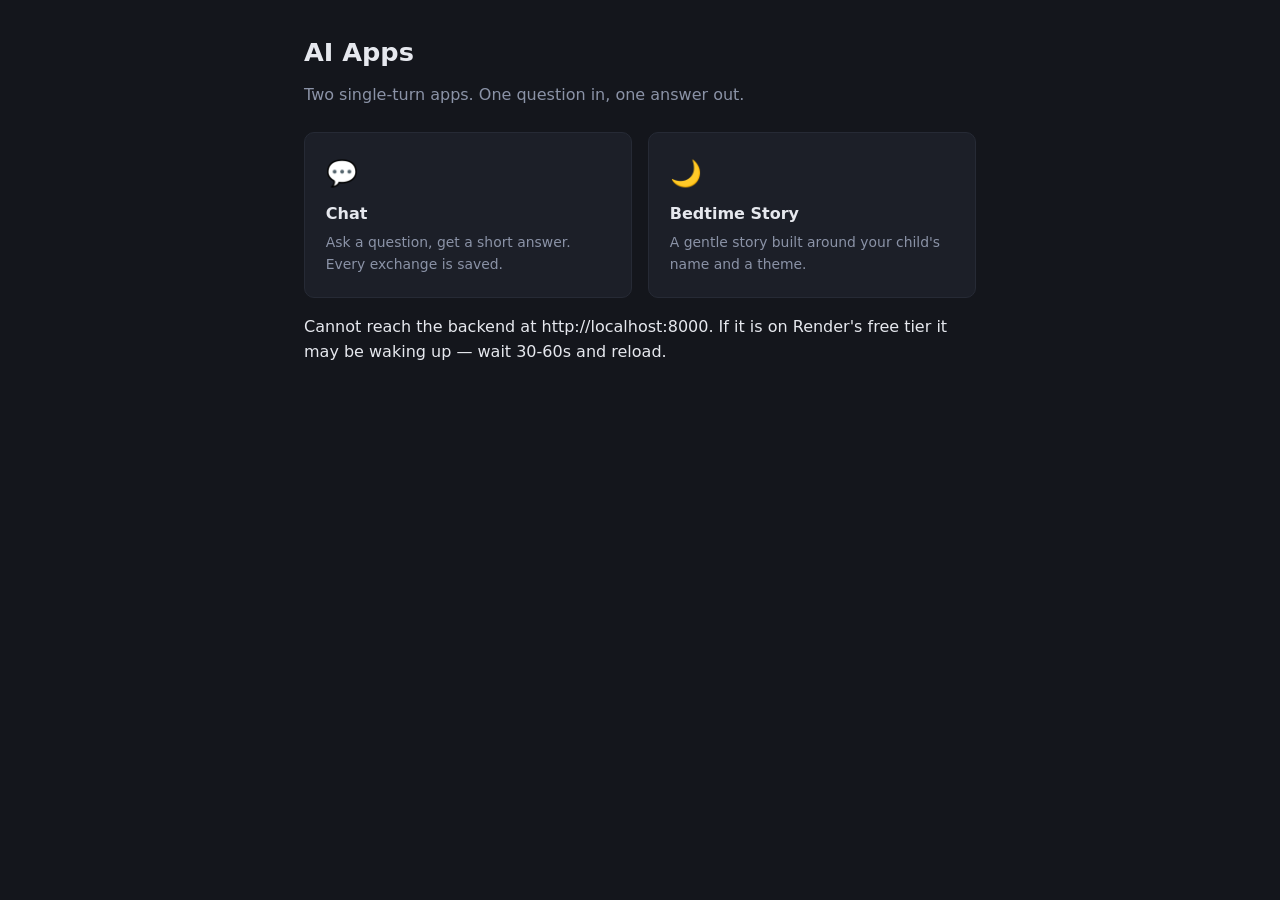
==== frontend/index.html @ d8e194d0 "AI Apps: single-turn chat + bedtime story on FastAPI, Gemini and Postgres Two single-turn apps behin" ====
<!DOCTYPE html>
<html lang="en">
<head>
    <meta charset="UTF-8">
    <meta name="viewport" content="width=device-width, initial-scale=1">
    <title>AI Apps</title>
    <link rel="stylesheet" href="style.css">
</head>
<body>
    <h1>AI Apps</h1>
    <p class="lede">Two single-turn apps. One question in, one answer out.</p>

    <div class="apps">
        <a class="app-card" href="chat.html">
            <span class="icon">💬</span>
            <span class="name">Chat</span>
            <span class="desc">Ask a question, get a short answer. Every exchange is saved.</span>
        </a>

        <a class="app-card" href="story.html">
            <span class="icon">🌙</span>
            <span class="name">Bedtime Story</span>
            <span class="desc">A gentle story built around your child's name and a theme.</span>
        </a>
    </div>

    <p id="status" class="status"></p>

    <script src="config.js"></script>
    <script>
    // Surfaces a dead or sleeping backend here, rather than as a confusing
    // "Failed to fetch" the first time someone presses a button.
    fetch(`${BACKEND_URL}/healthz`)
      .then(r => r.json())
      .then(d => {
        const el = document.getElementById("status");
        if (d.gemini && d.postgres) return;
        el.textContent = `Backend degraded — gemini: ${d.gemini}, postgres: ${d.postgres}`;
      })
      .catch(() => {
        document.getElementById("status").textContent =
          `Cannot reach the backend at ${BACKEND_URL}. If it is on Render's free tier it may be waking up — wait 30-60s and reload.`;
      });
    </script>
</body>
</html>
---- frontend/style.css ----
body {
    font-family: system-ui, -apple-system, "Segoe UI", sans-serif;
    max-width: 42rem;
    margin: 2rem auto;
    padding: 0 1rem 4rem;
    background: #14161c;
    color: #e6e8ee;
    line-height: 1.6;
}

/* The bedtime app gets a warmer, softer treatment. */
body.bedtime {
    font-family: Georgia, "Iowan Old Style", serif;
    background: #131a2c;
    color: #e8e3d8;
    line-height: 1.65;
}

h1 {
    font-size: 1.6rem;
    font-weight: 600;
}

body.bedtime h1 {
    font-weight: normal;
}

h2 {
    font-size: 1rem;
    font-weight: 600;
    color: #8b93a7;
    border-top: 1px solid #262a35;
    padding-top: 1.2rem;
    margin-top: 2.5rem;
}

body.bedtime h2 {
    font-weight: normal;
    color: #8f9bb8;
    border-top-color: #2a3450;
}

.lede {
    color: #8b93a7;
    margin-top: -0.5rem;
}

.back {
    display: inline-block;
    margin-bottom: 0.5rem;
    color: #8b93a7;
    text-decoration: none;
    font-size: 0.9rem;
}

.back:hover {
    color: #e6e8ee;
}

/* --- Hub ------------------------------------------------------------------ */

.apps {
    display: grid;
    grid-template-columns: repeat(auto-fit, minmax(14rem, 1fr));
    gap: 1rem;
    margin-top: 1.5rem;
}

.app-card {
    display: block;
    padding: 1.3rem;
    background: #1c1f28;
    border: 1px solid #262a35;
    border-radius: 10px;
    text-decoration: none;
    color: inherit;
}

.app-card:hover {
    border-color: #4f7cf7;
}

.app-card .icon {
    display: block;
    font-size: 1.6rem;
}

.app-card .name {
    display: block;
    font-weight: 600;
    margin-top: 0.4rem;
}

.app-card .desc {
    display: block;
    font-size: 0.87rem;
    color: #8b93a7;
    margin-top: 0.3rem;
}

/* --- Forms ---------------------------------------------------------------- */

label {
    display: block;
    margin: 1rem 0 0.3rem;
    font-size: 0.9rem;
    color: #8f9bb8;
}

textarea,
input[type="text"] {
    width: 100%;
    padding: 0.7rem;
    font: inherit;
    font-size: 1rem;
    color: #e6e8ee;
    background: #1c1f28;
    border: 1px solid #262a35;
    border-radius: 8px;
    box-sizing: border-box;
    resize: vertical;
}

body.bedtime textarea,
body.bedtime input[type="text"] {
    color: #e8e3d8;
    background: #1c2438;
    border-color: #2a3450;
}

button {
    margin-top: 1rem;
    padding: 0.55rem 1.3rem;
    font: inherit;
    font-weight: 500;
    color: #fff;
    background: #4f7cf7;
    border: none;
    border-radius: 8px;
    cursor: pointer;
}

body.bedtime button {
    color: #131a2c;
    background: #e5c98a;
}

button:disabled {
    opacity: 0.5;
    cursor: wait;
}

/* --- Output --------------------------------------------------------------- */

#answer {
    margin-top: 1.5rem;
    white-space: pre-wrap;
}

#error {
    margin-top: 1rem;
    color: #ff9b9b;
}

#history {
    padding-left: 1.2rem;
    color: #b6bccb;
}

body.bedtime #history {
    color: #b9c2d8;
}

#history li {
    margin-bottom: 1.3rem;
}

#history .q {
    color: #e6e8ee;
    font-weight: 500;
}

body.bedtime #history .q {
    color: #e5c98a;
    font-weight: normal;
}

#history .a {
    white-space: pre-wrap;
    font-size: 0.92rem;
}

#history .meta {
    font-size: 0.78rem;
    color: #6a7186;
    margin-top: 0.3rem;
}
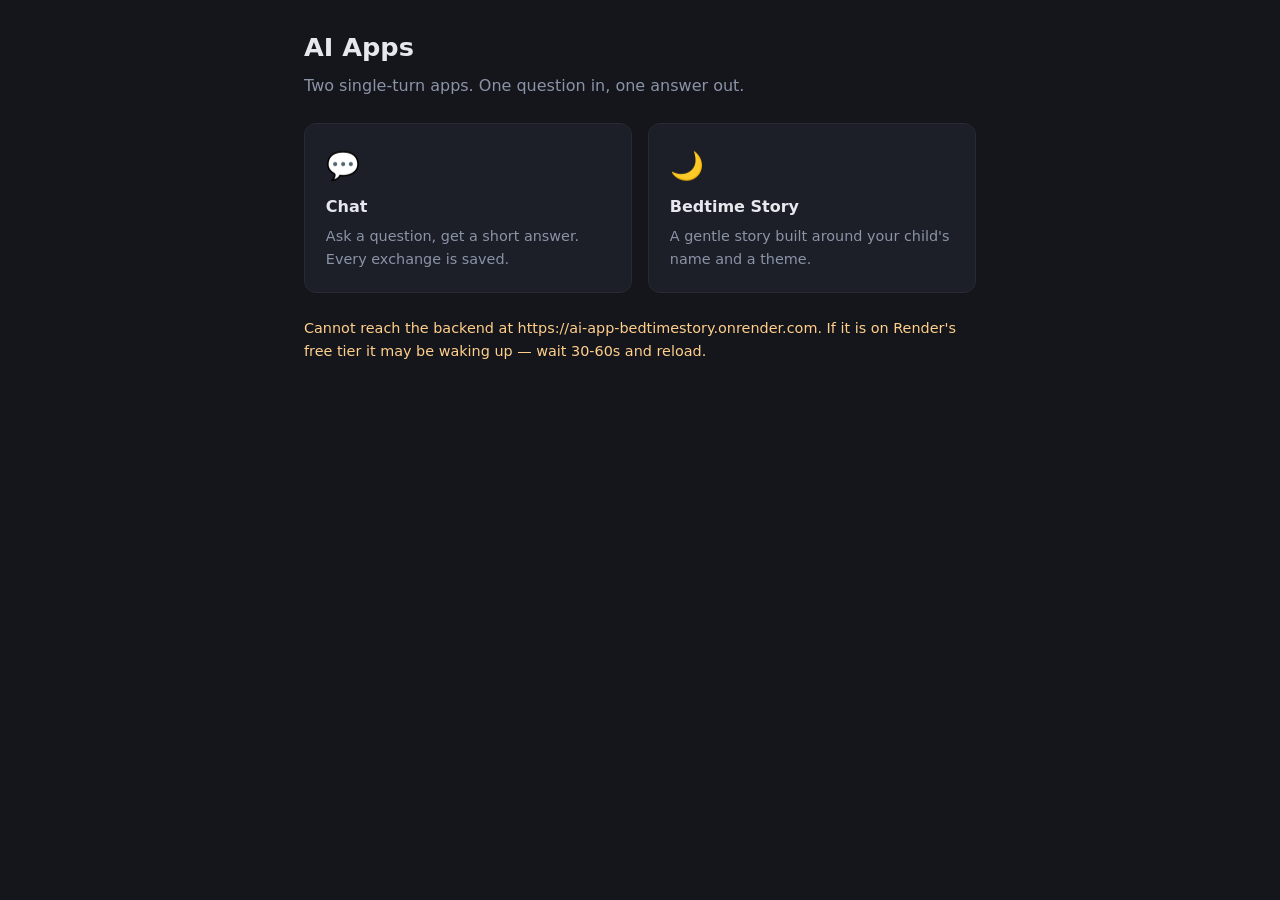
==== commit e5d6a249: "Bedtime story: mobile-first frontend and a kinder story flow Creating a story: - one-tap suggestion " ====
--- a/frontend/index.html
+++ b/frontend/index.html
@@ -2,7 +2,11 @@
 <html lang="en">
 <head>
     <meta charset="UTF-8">
-    <meta name="viewport" content="width=device-width, initial-scale=1">
+    <meta name="viewport" content="width=device-width, initial-scale=1, viewport-fit=cover">
+    <meta name="theme-color" content="#14161c">
+    <meta name="apple-mobile-web-app-capable" content="yes">
+    <meta name="apple-mobile-web-app-status-bar-style" content="black-translucent">
+    <meta name="apple-mobile-web-app-title" content="AI Apps">
     <title>AI Apps</title>
     <link rel="stylesheet" href="style.css">
 </head>
--- a/frontend/style.css
+++ b/frontend/style.css
@@ -1,8 +1,24 @@
+:root {
+    --tap: 2.75rem;              /* 44px - minimum comfortable tap target */
+    --story-size: 1.15rem;       /* overridden by the A/A+ toggle */
+}
+
+* {
+    -webkit-tap-highlight-color: transparent;
+}
+
+html {
+    -webkit-text-size-adjust: 100%;   /* stop iOS resizing text in landscape */
+}
+
 body {
     font-family: system-ui, -apple-system, "Segoe UI", sans-serif;
     max-width: 42rem;
-    margin: 2rem auto;
-    padding: 0 1rem 4rem;
+    margin: 0 auto;
+    /* Safe-area insets keep content clear of the notch and home indicator. */
+    padding:
+        calc(1.5rem + env(safe-area-inset-top)) calc(1rem + env(safe-area-inset-right))
+        calc(4rem + env(safe-area-inset-bottom)) calc(1rem + env(safe-area-inset-left));
     background: #14161c;
     color: #e6e8ee;
     line-height: 1.6;
@@ -19,6 +35,7 @@
 h1 {
     font-size: 1.6rem;
     font-weight: 600;
+    margin: 0.2rem 0 0;
 }
 
 body.bedtime h1 {
@@ -42,15 +59,16 @@
 
 .lede {
     color: #8b93a7;
-    margin-top: -0.5rem;
+    margin-top: 0.3rem;
 }
 
 .back {
-    display: inline-block;
-    margin-bottom: 0.5rem;
+    display: inline-flex;
+    align-items: center;
+    min-height: var(--tap);
     color: #8b93a7;
     text-decoration: none;
-    font-size: 0.9rem;
+    font-size: 0.95rem;
 }
 
 .back:hover {
@@ -71,18 +89,19 @@
     padding: 1.3rem;
     background: #1c1f28;
     border: 1px solid #262a35;
-    border-radius: 10px;
+    border-radius: 12px;
     text-decoration: none;
     color: inherit;
 }
 
-.app-card:hover {
+.app-card:hover,
+.app-card:active {
     border-color: #4f7cf7;
 }
 
 .app-card .icon {
     display: block;
-    font-size: 1.6rem;
+    font-size: 1.7rem;
 }
 
 .app-card .name {
@@ -93,32 +112,45 @@
 
 .app-card .desc {
     display: block;
-    font-size: 0.87rem;
+    font-size: 0.9rem;
     color: #8b93a7;
     margin-top: 0.3rem;
 }
 
+.status {
+    margin-top: 1.5rem;
+    color: #ffcf8b;
+    font-size: 0.9rem;
+}
+
 /* --- Forms ---------------------------------------------------------------- */
 
 label {
     display: block;
-    margin: 1rem 0 0.3rem;
-    font-size: 0.9rem;
+    margin: 1.3rem 0 0.4rem;
+    font-size: 0.95rem;
     color: #8f9bb8;
 }
 
 textarea,
 input[type="text"] {
     width: 100%;
-    padding: 0.7rem;
-    font: inherit;
-    font-size: 1rem;
+    padding: 0.8rem;
+    font-family: inherit;
+    /* Must be >= 16px or iOS Safari zooms the page on focus. */
+    font-size: 16px;
     color: #e6e8ee;
     background: #1c1f28;
     border: 1px solid #262a35;
-    border-radius: 8px;
+    border-radius: 10px;
     box-sizing: border-box;
     resize: vertical;
+}
+
+textarea:focus,
+input[type="text"]:focus {
+    outline: 2px solid #4f7cf7;
+    outline-offset: 1px;
 }
 
 body.bedtime textarea,
@@ -128,33 +160,167 @@
     border-color: #2a3450;
 }
 
+body.bedtime textarea:focus,
+body.bedtime input[type="text"]:focus {
+    outline-color: #e5c98a;
+}
+
 button {
-    margin-top: 1rem;
-    padding: 0.55rem 1.3rem;
-    font: inherit;
+    min-height: var(--tap);
+    padding: 0.7rem 1.4rem;
+    font-family: inherit;
+    font-size: 1rem;
     font-weight: 500;
     color: #fff;
     background: #4f7cf7;
     border: none;
-    border-radius: 8px;
+    border-radius: 10px;
     cursor: pointer;
 }
 
-body.bedtime button {
+.primary {
+    margin-top: 1.4rem;
+    width: 100%;
+    font-size: 1.05rem;
+}
+
+/* Scoped to .primary on purpose. `body.bedtime button` has specificity (0,1,2),
+   which beats .chip (0,1,0) and .segmented button (0,1,1) whatever the source
+   order - so it painted every chip and every length button gold. */
+body.bedtime .primary {
     color: #131a2c;
     background: #e5c98a;
 }
 
 button:disabled {
-    opacity: 0.5;
+    opacity: 0.55;
     cursor: wait;
 }
 
+/* Suggestion chips - one tap instead of inventing a theme at bedtime. */
+.chips {
+    display: flex;
+    flex-wrap: wrap;
+    gap: 0.5rem;
+    margin-top: 0.6rem;
+}
+
+.chip {
+    min-height: var(--tap);
+    padding: 0.5rem 0.9rem;
+    font-family: inherit;
+    font-size: 0.95rem;
+    font-weight: normal;
+    color: #cfd6e6;
+    background: transparent;
+    border: 1px solid #2a3450;
+    border-radius: 999px;
+    cursor: pointer;
+}
+
+.chip:hover,
+.chip:active {
+    color: #131a2c;
+    background: #e5c98a;
+    border-color: #e5c98a;
+}
+
+/* Segmented length control. */
+.segmented {
+    display: flex;
+    gap: 0.5rem;
+    margin-top: 0.4rem;
+}
+
+.segmented button {
+    flex: 1;
+    padding: 0.6rem 0.4rem;
+    font-size: 0.95rem;
+    font-weight: normal;
+    color: #cfd6e6;
+    background: #1c2438;
+    border: 1px solid #2a3450;
+    border-radius: 10px;
+}
+
+.segmented button[aria-pressed="true"] {
+    color: #131a2c;
+    background: #e5c98a;
+    border-color: #e5c98a;
+    font-weight: 600;
+}
+
 /* --- Output --------------------------------------------------------------- */
 
 #answer {
+    margin-top: 1.8rem;
+    white-space: pre-wrap;
+}
+
+/* The story itself - sized for reading aloud in a dim room. */
+.story {
+    margin-top: 1.8rem;
+    font-size: var(--story-size);
+    line-height: 1.8;
+}
+
+.story p {
+    margin: 0 0 1.1em;
+}
+
+.story-tools {
+    display: flex;
+    flex-wrap: wrap;
+    align-items: center;
+    gap: 0.5rem;
     margin-top: 1.5rem;
-    white-space: pre-wrap;
+}
+
+.story-tools button {
+    font-size: 0.95rem;
+    font-weight: normal;
+    color: #cfd6e6;
+    background: transparent;
+    border: 1px solid #2a3450;
+    border-radius: 10px;
+    padding: 0.55rem 0.9rem;
+}
+
+.story-tools button:hover,
+.story-tools button:active {
+    color: #131a2c;
+    background: #e5c98a;
+    border-color: #e5c98a;
+}
+
+/* Writing indicator - a wait with no feedback reads as a hang. */
+.writing {
+    margin-top: 1.8rem;
+    color: #8f9bb8;
+    font-size: 1.05rem;
+}
+
+.writing .dots::after {
+    content: "";
+    animation: dots 1.4s steps(4, end) infinite;
+}
+
+@keyframes dots {
+    0%   { content: ""; }
+    25%  { content: "."; }
+    50%  { content: ".."; }
+    75%  { content: "..."; }
+}
+
+.writing .slow {
+    display: block;
+    margin-top: 0.7rem;
+    font-size: 0.9rem;
+    color: #6a7186;
+}
+
+@media (prefers-reduced-motion: reduce) {
+    .writing .dots::after { animation: none; content: "..."; }
 }
 
 #error {
@@ -162,8 +328,12 @@
     color: #ff9b9b;
 }
 
+/* --- History -------------------------------------------------------------- */
+
 #history {
-    padding-left: 1.2rem;
+    list-style: none;
+    padding: 0;
+    margin: 0;
     color: #b6bccb;
 }
 
@@ -172,7 +342,26 @@
 }
 
 #history li {
-    margin-bottom: 1.3rem;
+    border-bottom: 1px solid #262a35;
+}
+
+body.bedtime #history li {
+    border-bottom-color: #2a3450;
+}
+
+/* Collapsed by default: ten full stories inline is unreadable on a phone. */
+#history details > summary {
+    display: flex;
+    flex-direction: column;
+    gap: 0.15rem;
+    padding: 0.9rem 0;
+    min-height: var(--tap);
+    cursor: pointer;
+    list-style: none;
+}
+
+#history details > summary::-webkit-details-marker {
+    display: none;
 }
 
 #history .q {
@@ -185,13 +374,33 @@
     font-weight: normal;
 }
 
+#history .meta {
+    font-size: 0.8rem;
+    color: #6a7186;
+}
+
 #history .a {
     white-space: pre-wrap;
-    font-size: 0.92rem;
-}
-
-#history .meta {
-    font-size: 0.78rem;
-    color: #6a7186;
-    margin-top: 0.3rem;
-}
+    font-size: 1rem;
+    line-height: 1.7;
+    padding-bottom: 1rem;
+}
+
+#history .empty {
+    padding: 0.9rem 0;
+}
+
+/* --- Narrow screens ------------------------------------------------------- */
+
+@media (max-width: 30rem) {
+    h1 { font-size: 1.45rem; }
+
+    .chips { gap: 0.4rem; }
+
+    .chip {
+        font-size: 0.9rem;
+        padding: 0.5rem 0.75rem;
+    }
+
+    .story-tools button { flex: 1 1 auto; }
+}
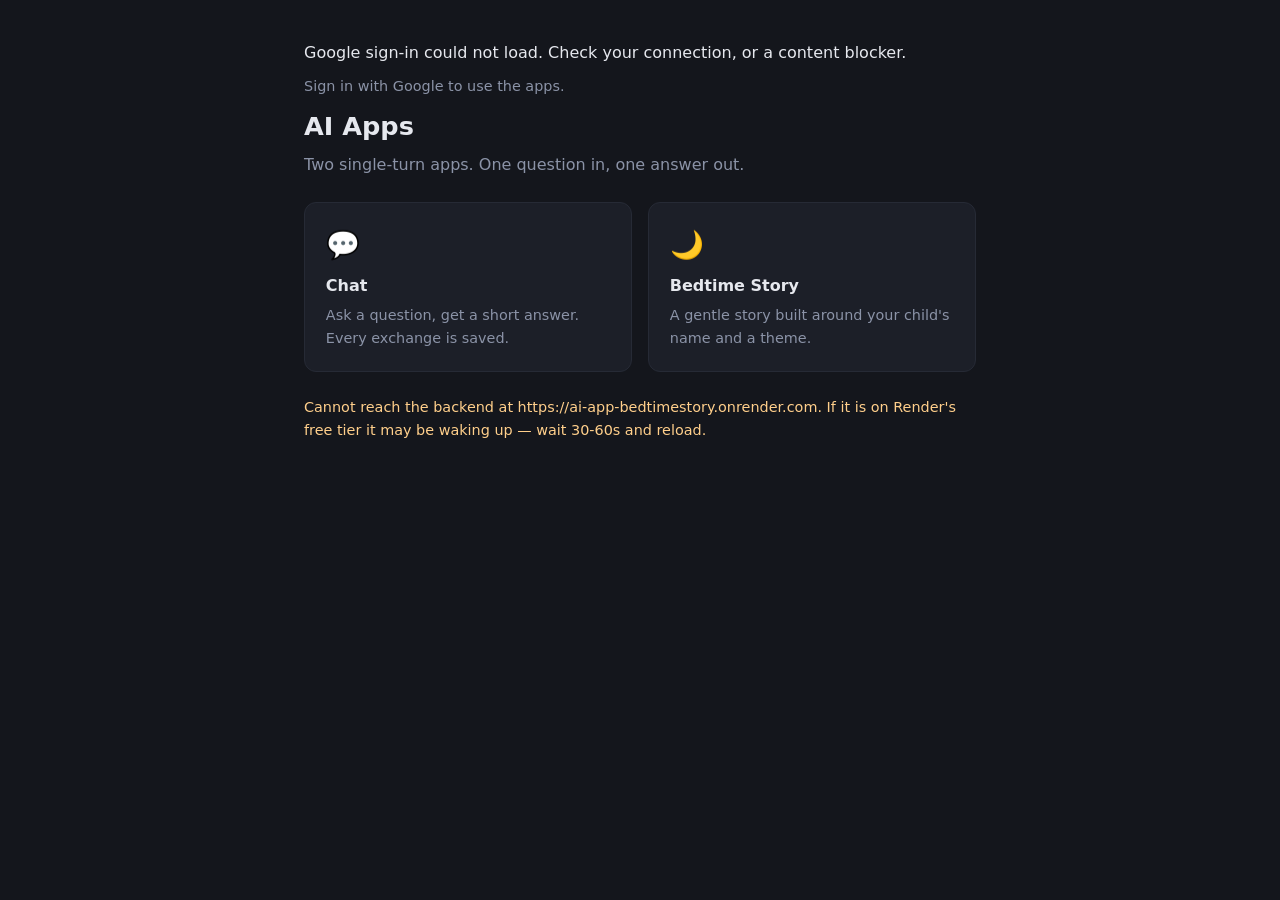
==== commit 8b584088: "Require Google sign-in, and attribute every row to a person Adds Google Identity Services sign-in ac" ====
--- a/frontend/index.html
+++ b/frontend/index.html
@@ -11,6 +11,13 @@
     <link rel="stylesheet" href="style.css">
 </head>
 <body>
+    <div class="authbar">
+        <div id="g-signin"></div>
+        <span id="auth-hint" class="auth-hint">Sign in with Google to use the apps.</span>
+        <span id="auth-who" class="auth-who" hidden></span>
+        <button type="button" id="signout" class="signout" hidden>Sign out</button>
+    </div>
+
     <h1>AI Apps</h1>
     <p class="lede">Two single-turn apps. One question in, one answer out.</p>
 
@@ -32,8 +39,32 @@
 
     <script src="config.js"></script>
     <script>
+    const hintEl = document.getElementById("auth-hint");
+    const whoEl = document.getElementById("auth-who");
+    const signoutBtn = document.getElementById("signout");
+    const buttonEl = document.getElementById("g-signin");
+
+    initGoogleAuth({
+      buttonEl,
+      onSignIn: user => {
+        whoEl.textContent = `Signed in as ${user.name || user.email}`;
+        whoEl.hidden = false;
+        signoutBtn.hidden = false;
+        hintEl.hidden = true;
+        buttonEl.hidden = true;
+      },
+      onSignOut: () => {
+        whoEl.hidden = true;
+        signoutBtn.hidden = true;
+        hintEl.hidden = false;
+        buttonEl.hidden = false;
+      },
+    });
+    signoutBtn.addEventListener("click", signOut);
+
     // Surfaces a dead or sleeping backend here, rather than as a confusing
-    // "Failed to fetch" the first time someone presses a button.
+    // "Failed to fetch" the first time someone presses a button. /healthz is
+    // deliberately unauthenticated, so this runs signed out too.
     fetch(`${BACKEND_URL}/healthz`)
       .then(r => r.json())
       .then(d => {
@@ -46,5 +77,8 @@
           `Cannot reach the backend at ${BACKEND_URL}. If it is on Render's free tier it may be waking up — wait 30-60s and reload.`;
       });
     </script>
+
+    <script src="https://accounts.google.com/gsi/client" async defer
+            onload="googleLibraryLoaded()" onerror="googleLibraryFailed()"></script>
 </body>
 </html>
--- a/frontend/style.css
+++ b/frontend/style.css
@@ -5,6 +5,14 @@
 
 * {
     -webkit-tap-highlight-color: transparent;
+}
+
+/* The signed-in/signed-out swap is driven entirely by the `hidden` attribute,
+   and the UA stylesheet's [hidden] rule loses to any author `display`. Making
+   it explicit means adding a layout rule later cannot quietly un-hide someone
+   else's email. */
+[hidden] {
+    display: none !important;
 }
 
 html {
@@ -250,6 +258,65 @@
     font-weight: 600;
 }
 
+/* --- Sign-in bar ---------------------------------------------------------- */
+
+.authbar {
+    display: flex;
+    flex-wrap: wrap;
+    align-items: center;
+    gap: 0.6rem 0.8rem;
+    margin: 1rem 0 0.5rem;
+    min-height: var(--tap);
+}
+
+.auth-hint,
+.auth-who {
+    font-size: 0.9rem;
+    color: #8b93a7;
+}
+
+body.bedtime .auth-hint,
+body.bedtime .auth-who {
+    color: #8f9bb8;
+}
+
+/* Two classes, no element: specificity (0,2,0). Deliberately more than it needs
+   to beat the base `button` rule (0,0,1) today, because the rule this file used
+   to carry - `body.bedtime button` - is (0,1,2), and a bare `.signout` (0,1,0)
+   would lose to it wherever it sat in the file. That is exactly how every chip
+   and every length button ended up painted gold. (0,2,0) wins on class count
+   either way, so reintroducing that rule cannot break this one. */
+.authbar .signout {
+    min-height: var(--tap);
+    padding: 0.45rem 0.9rem;
+    font-family: inherit;
+    font-size: 0.9rem;
+    font-weight: normal;
+    color: #8b93a7;
+    background: transparent;
+    border: 1px solid #262a35;
+    border-radius: 999px;
+    cursor: pointer;
+}
+
+.authbar .signout:hover,
+.authbar .signout:active {
+    color: #e6e8ee;
+    border-color: #4f7cf7;
+}
+
+body.bedtime .authbar .signout {
+    color: #8f9bb8;
+    border-color: #2a3450;
+}
+
+body.bedtime .authbar .signout:hover,
+body.bedtime .authbar .signout:active {
+    color: #131a2c;
+    background: #e5c98a;
+    border-color: #e5c98a;
+}
+
 /* --- Output --------------------------------------------------------------- */
 
 #answer {
@@ -390,6 +457,114 @@
     padding: 0.9rem 0;
 }
 
+/* --- Admin usage ---------------------------------------------------------- */
+
+.stats {
+    display: grid;
+    grid-template-columns: repeat(auto-fit, minmax(7rem, 1fr));
+    gap: 0.8rem;
+    margin-top: 1.5rem;
+}
+
+.stat {
+    padding: 1rem;
+    background: #1c1f28;
+    border: 1px solid #262a35;
+    border-radius: 12px;
+}
+
+.stat .n {
+    display: block;
+    font-size: 1.6rem;
+    font-weight: 600;
+}
+
+.stat .k {
+    display: block;
+    font-size: 0.85rem;
+    color: #8b93a7;
+}
+
+/* Four columns do not fit a phone. Let the table scroll on its own rather than
+   dragging the whole page sideways. */
+.table-wrap {
+    overflow-x: auto;
+}
+
+table {
+    width: 100%;
+    border-collapse: collapse;
+    font-size: 0.9rem;
+}
+
+th,
+td {
+    text-align: left;
+    vertical-align: top;
+    padding: 0.6rem 0.5rem;
+    border-bottom: 1px solid #262a35;
+}
+
+th {
+    color: #8b93a7;
+    font-weight: 600;
+    white-space: nowrap;
+}
+
+.num {
+    text-align: right;
+}
+
+.who {
+    display: block;
+    color: #e6e8ee;
+}
+
+.mail,
+.joined {
+    display: block;
+    font-size: 0.8rem;
+    color: #6a7186;
+}
+
+.when {
+    color: #8b93a7;
+    white-space: nowrap;
+}
+
+#recent {
+    list-style: none;
+    padding: 0;
+    margin: 0;
+}
+
+#recent li {
+    padding: 0.8rem 0;
+    border-bottom: 1px solid #262a35;
+}
+
+#recent .kind {
+    display: inline-block;
+    margin-right: 0.5rem;
+    padding: 0.05rem 0.5rem;
+    font-size: 0.75rem;
+    text-transform: uppercase;
+    letter-spacing: 0.04em;
+    color: #8b93a7;
+    border: 1px solid #262a35;
+    border-radius: 999px;
+}
+
+#recent .detail {
+    color: #e6e8ee;
+}
+
+#recent .meta {
+    display: block;
+    font-size: 0.8rem;
+    color: #6a7186;
+}
+
 /* --- Narrow screens ------------------------------------------------------- */
 
 @media (max-width: 30rem) {
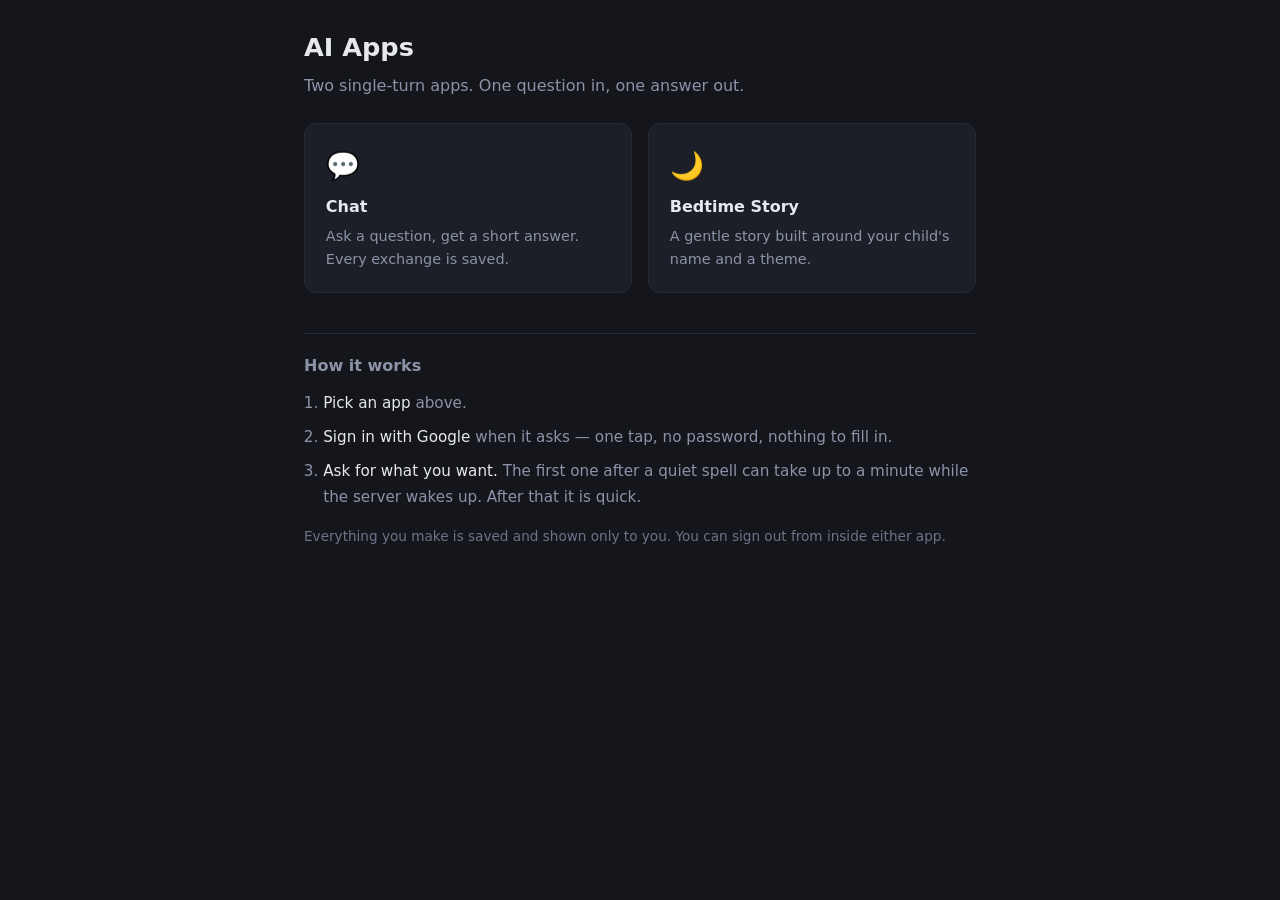
==== commit 0a5d75df: "One sign-in, where it is actually needed Signing in appeared twice: once on the hub, then again on w" ====
--- a/frontend/index.html
+++ b/frontend/index.html
@@ -10,14 +10,12 @@
     <title>AI Apps</title>
     <link rel="stylesheet" href="style.css">
 </head>
+<!-- No sign-in on this page, on purpose. The hub calls no authenticated
+     endpoint, so a sign-in bar here buys nothing and costs a lot: it put a
+     second sign-in prompt in front of anyone who had not signed in yet, once
+     here and again on the app they opened. Sign-in belongs where it is
+     actually needed - at the point of asking for a story or an answer. -->
 <body>
-    <div class="authbar">
-        <div id="g-signin"></div>
-        <span id="auth-hint" class="auth-hint">Sign in with Google to use the apps.</span>
-        <span id="auth-who" class="auth-who" hidden></span>
-        <button type="button" id="signout" class="signout" hidden>Sign out</button>
-    </div>
-
     <h1>AI Apps</h1>
     <p class="lede">Two single-turn apps. One question in, one answer out.</p>
 
@@ -35,50 +33,22 @@
         </a>
     </div>
 
-    <p id="status" class="status"></p>
-
-    <script src="config.js"></script>
-    <script>
-    const hintEl = document.getElementById("auth-hint");
-    const whoEl = document.getElementById("auth-who");
-    const signoutBtn = document.getElementById("signout");
-    const buttonEl = document.getElementById("g-signin");
-
-    initGoogleAuth({
-      buttonEl,
-      onSignIn: user => {
-        whoEl.textContent = `Signed in as ${user.name || user.email}`;
-        whoEl.hidden = false;
-        signoutBtn.hidden = false;
-        hintEl.hidden = true;
-        buttonEl.hidden = true;
-      },
-      onSignOut: () => {
-        whoEl.hidden = true;
-        signoutBtn.hidden = true;
-        hintEl.hidden = false;
-        buttonEl.hidden = false;
-      },
-    });
-    signoutBtn.addEventListener("click", signOut);
-
-    // Surfaces a dead or sleeping backend here, rather than as a confusing
-    // "Failed to fetch" the first time someone presses a button. /healthz is
-    // deliberately unauthenticated, so this runs signed out too.
-    fetch(`${BACKEND_URL}/healthz`)
-      .then(r => r.json())
-      .then(d => {
-        const el = document.getElementById("status");
-        if (d.gemini && d.postgres) return;
-        el.textContent = `Backend degraded — gemini: ${d.gemini}, postgres: ${d.postgres}`;
-      })
-      .catch(() => {
-        document.getElementById("status").textContent =
-          `Cannot reach the backend at ${BACKEND_URL}. If it is on Render's free tier it may be waking up — wait 30-60s and reload.`;
-      });
-    </script>
-
-    <script src="https://accounts.google.com/gsi/client" async defer
-            onload="googleLibraryLoaded()" onerror="googleLibraryFailed()"></script>
+    <!-- The slow first request used to be announced by a red "cannot reach the
+         backend" banner, which is alarming and describes a server problem the
+         reader cannot act on. The same fact is more useful stated calmly, up
+         front, as something to expect. -->
+    <section class="howto">
+        <h2>How it works</h2>
+        <ol>
+            <li><strong>Pick an app</strong> above.</li>
+            <li><strong>Sign in with Google</strong> when it asks — one tap, no
+                password, nothing to fill in.</li>
+            <li><strong>Ask for what you want.</strong> The first one after a
+                quiet spell can take up to a minute while the server wakes up.
+                After that it is quick.</li>
+        </ol>
+        <p class="note">Everything you make is saved and shown only to you. You
+            can sign out from inside either app.</p>
+    </section>
 </body>
 </html>
--- a/frontend/style.css
+++ b/frontend/style.css
@@ -125,10 +125,36 @@
     margin-top: 0.3rem;
 }
 
-.status {
-    margin-top: 1.5rem;
-    color: #ffcf8b;
-    font-size: 0.9rem;
+/* --- How it works (hub only) ---------------------------------------------- */
+
+/* No divider of its own: the global h2 rule already draws the section rule
+   that "Earlier stories" and "Recent" use. Adding a second one here painted
+   two lines. */
+.howto h2 {
+    margin-bottom: 0.8rem;
+}
+
+.howto ol {
+    margin: 0;
+    padding-left: 1.2rem;
+    color: #8b93a7;
+    font-size: 0.95rem;
+    line-height: 1.7;
+}
+
+.howto li {
+    margin-bottom: 0.5rem;
+}
+
+.howto strong {
+    color: #e6e8ee;
+    font-weight: normal;
+}
+
+.howto .note {
+    margin-top: 1rem;
+    font-size: 0.85rem;
+    color: #6d7488;
 }
 
 /* --- Forms ---------------------------------------------------------------- */
@@ -269,6 +295,16 @@
     min-height: var(--tap);
 }
 
+/* Google draws its button into an iframe it sizes at render time. As a flex
+   item with no width basis the container collapsed and the button degraded to
+   the bare "G" icon - which reads as a broken image, not a sign-in control.
+   min-width gives it the basis; max-width stops it overflowing a narrow phone. */
+#g-signin {
+    flex: 0 0 auto;
+    min-width: 240px;
+    max-width: 100%;
+}
+
 .auth-hint,
 .auth-who {
     font-size: 0.9rem;
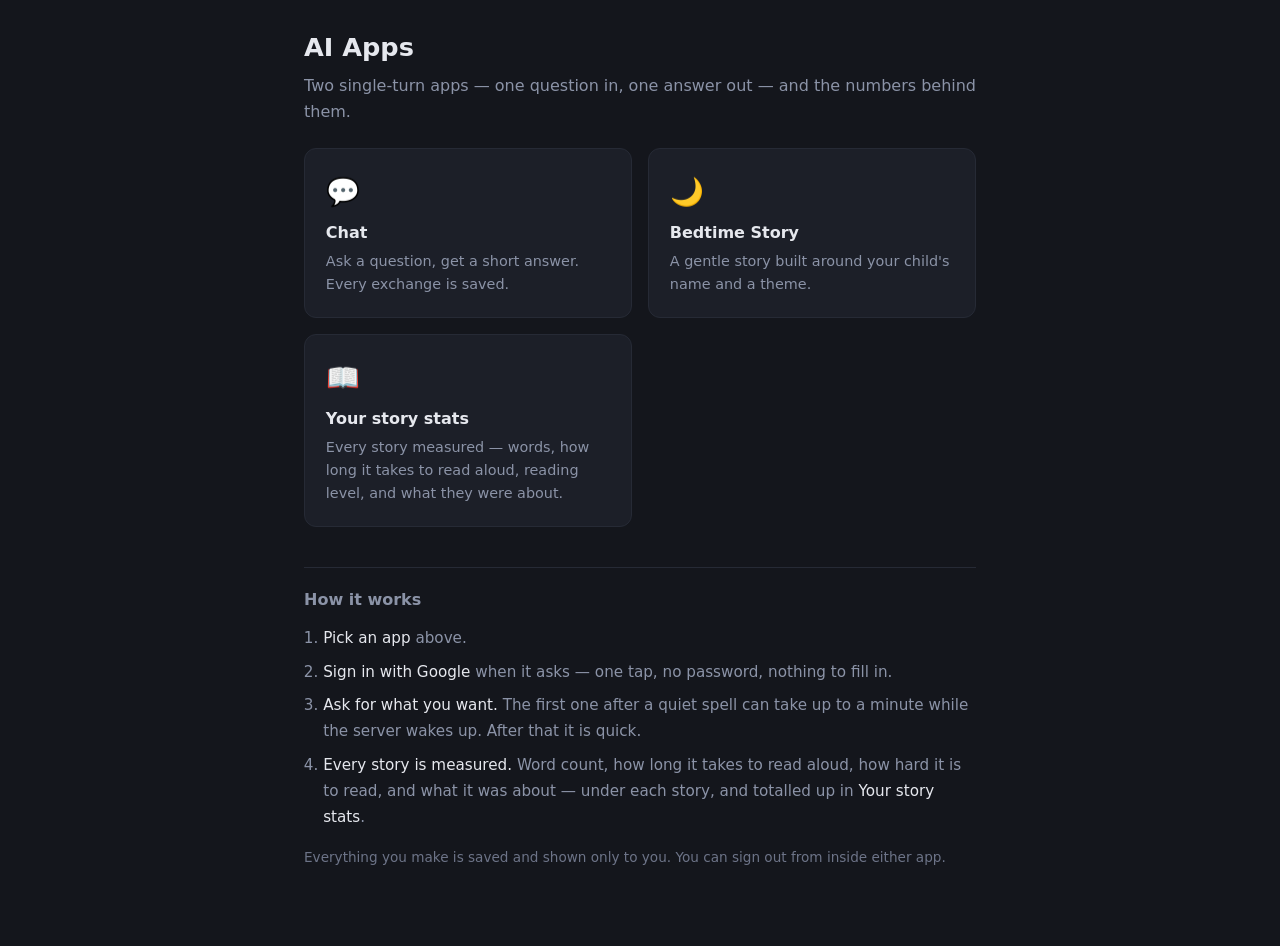
==== commit 9130994b: "Make the story stats findable, and say what they are The way in was a faint text link called "See al" ====
--- a/frontend/index.html
+++ b/frontend/index.html
@@ -17,7 +17,11 @@
      actually needed - at the point of asking for a story or an answer. -->
 <body>
     <h1>AI Apps</h1>
-    <p class="lede">Two single-turn apps. One question in, one answer out.</p>
+    <!-- Still "two apps": the third card is a view of what they made, not a
+         third thing that answers. Saying "three apps" would promise something
+         the stats page does not do. -->
+    <p class="lede">Two single-turn apps — one question in, one answer out — and
+        the numbers behind them.</p>
 
     <div class="apps">
         <a class="app-card" href="chat.html">
@@ -30,6 +34,14 @@
             <span class="icon">🌙</span>
             <span class="name">Bedtime Story</span>
             <span class="desc">A gentle story built around your child's name and a theme.</span>
+        </a>
+
+        <!-- A card of its own rather than a line of small print: nobody found it
+             when it was a quiet link under the story history. -->
+        <a class="app-card" href="mystats.html">
+            <span class="icon">📖</span>
+            <span class="name">Your story stats</span>
+            <span class="desc">Every story measured — words, how long it takes to read aloud, reading level, and what they were about.</span>
         </a>
     </div>
 
@@ -46,6 +58,10 @@
             <li><strong>Ask for what you want.</strong> The first one after a
                 quiet spell can take up to a minute while the server wakes up.
                 After that it is quick.</li>
+            <li><strong>Every story is measured.</strong> Word count, how long it
+                takes to read aloud, how hard it is to read, and what it was
+                about — under each story, and totalled up in
+                <strong>Your story stats</strong>.</li>
         </ol>
         <p class="note">Everything you make is saved and shown only to you. You
             can sign out from inside either app.</p>
--- a/frontend/style.css
+++ b/frontend/style.css
@@ -396,6 +396,55 @@
     border-color: #e5c98a;
 }
 
+/* --- Reading stats -------------------------------------------------------- */
+
+/* Specificity, because this file has been bitten by it: the rule that painted
+   every chip gold is `body.bedtime button` at (0,1,2). None of the selectors
+   below match a <button> at all - they are spans, a <p> and a <td> - so that
+   rule cannot reach them whatever the source order. .stat-strip, .hist-summary
+   and .genre are (0,1,0); .stat-strip .bit and .hist-summary .skipped are
+   (0,2,0). Nothing else in this file styles any of these classes. */
+.stat-strip {
+    margin-top: 1rem;
+    font-size: 0.85rem;
+    line-height: 1.5;
+    color: #8f9bb8;
+}
+
+/* Wrapping is fine; wrapping in the middle of "1 min 33 s" is not. Each fact
+   stays whole and the line breaks between them, so a 360px phone gets two tidy
+   lines instead of a ragged three. */
+.stat-strip .bit {
+    white-space: nowrap;
+}
+
+/* The genre is a keyword guess and carries a title= explaining itself. The
+   dotted underline is the only hint that there is something to hover; without
+   it nobody would ever find the explanation. */
+.stat-strip .genre {
+    border-bottom: 1px dotted #4a5570;
+    cursor: help;
+}
+
+/* The backend's closed set may be lower-case; this makes it read as a label
+   either way, without the page having to know which. */
+.genre {
+    text-transform: capitalize;
+}
+
+/* Summary across the stories on screen - deliberately quieter than the story. */
+.hist-summary {
+    margin: 0.2rem 0 0.9rem;
+    font-size: 0.85rem;
+    color: #8f9bb8;
+}
+
+.hist-summary .skipped {
+    display: block;
+    font-size: 0.8rem;
+    color: #6a7186;
+}
+
 /* Writing indicator - a wait with no feedback reads as a hang. */
 .writing {
     margin-top: 1.8rem;
@@ -477,9 +526,15 @@
     font-weight: normal;
 }
 
+/* Timestamp, word count and genre on one line. Truncated rather than wrapped:
+   this list is scrolled one-handed in the dark, and a summary that grows a
+   third line moves every row under the thumb. */
 #history .meta {
     font-size: 0.8rem;
     color: #6a7186;
+    white-space: nowrap;
+    overflow: hidden;
+    text-overflow: ellipsis;
 }
 
 #history .a {
@@ -507,6 +562,92 @@
     background: #1c1f28;
     border: 1px solid #262a35;
     border-radius: 12px;
+}
+
+/* --- Your story stats (mystats.html) -------------------------------------- */
+
+/* The tiles were built for admin.html's cooler palette. Two classes (0,2,0)
+   beats the bare .stat (0,1,0), so this wins wherever it sits in the file. */
+body.bedtime .stat {
+    background: #1c2438;
+    border-color: #2a3450;
+}
+
+/* A label and a count on one row, the count pushed to the end so a column of
+   them lines up without a table. */
+.tally {
+    list-style: none;
+    margin: 0.6rem 0 0;
+    padding: 0;
+}
+
+.tally li {
+    display: flex;
+    align-items: baseline;
+    justify-content: space-between;
+    gap: 1rem;
+    padding: 0.55rem 0;
+    border-bottom: 1px solid #2a3450;
+}
+
+.tally li:last-child {
+    border-bottom: none;
+}
+
+.tally .k {
+    color: #e8e3d8;
+}
+
+.tally .n {
+    color: #8f9bb8;
+    font-variant-numeric: tabular-nums;
+}
+
+.note {
+    margin-top: 1.5rem;
+    font-size: 0.85rem;
+    color: #6d7488;
+}
+
+body.bedtime .note {
+    color: #7c88a5;
+}
+
+/* A bordered pill, not a text link. As a plain link in muted grey it read as a
+   footnote and went unnoticed; it is a feature, so it gets a control's outline
+   and the gold the rest of the bedtime palette uses for "this one matters".
+   Two classes (0,2,0) so it wins wherever it sits in the file. */
+.authbar .mystats-link {
+    display: inline-flex;
+    align-items: center;
+    gap: 0.35rem;
+    min-height: var(--tap);
+    padding: 0.45rem 0.9rem;
+    font-size: 0.9rem;
+    color: #e5c98a;
+    text-decoration: none;
+    border: 1px solid #4a4230;
+    border-radius: 999px;
+    white-space: nowrap;
+}
+
+.authbar .mystats-link:hover,
+.authbar .mystats-link:active {
+    color: #131a2c;
+    background: #e5c98a;
+    border-color: #e5c98a;
+}
+
+/* Used on mystats.html's empty state, outside any auth bar, where it is the one
+   thing to do next. */
+.mystats-link {
+    display: inline-flex;
+    align-items: center;
+    min-height: var(--tap);
+    margin-top: 0.6rem;
+    color: #e5c98a;
+    text-decoration: none;
+    font-size: 0.95rem;
 }
 
 .stat .n {
@@ -549,6 +690,32 @@
 
 .num {
     text-align: right;
+}
+
+/* The daily bar is decoration for the number beside it, not the data itself -
+   it exists so the shape of a fortnight is readable at a glance. It takes the
+   slack in the row so the counts keep their own columns. */
+.bar-h {
+    width: 40%;
+    padding-left: 0.8rem;
+}
+
+.bar {
+    display: block;
+    height: 6px;
+    min-width: 2px;
+    border-radius: 3px;
+    background: #4f7cf7;
+}
+
+/* A day with nothing on it should read as absence, not as a row that failed
+   to load. */
+.quiet {
+    opacity: 0.45;
+}
+
+.quiet .bar {
+    background: #2a3040;
 }
 
 .who {
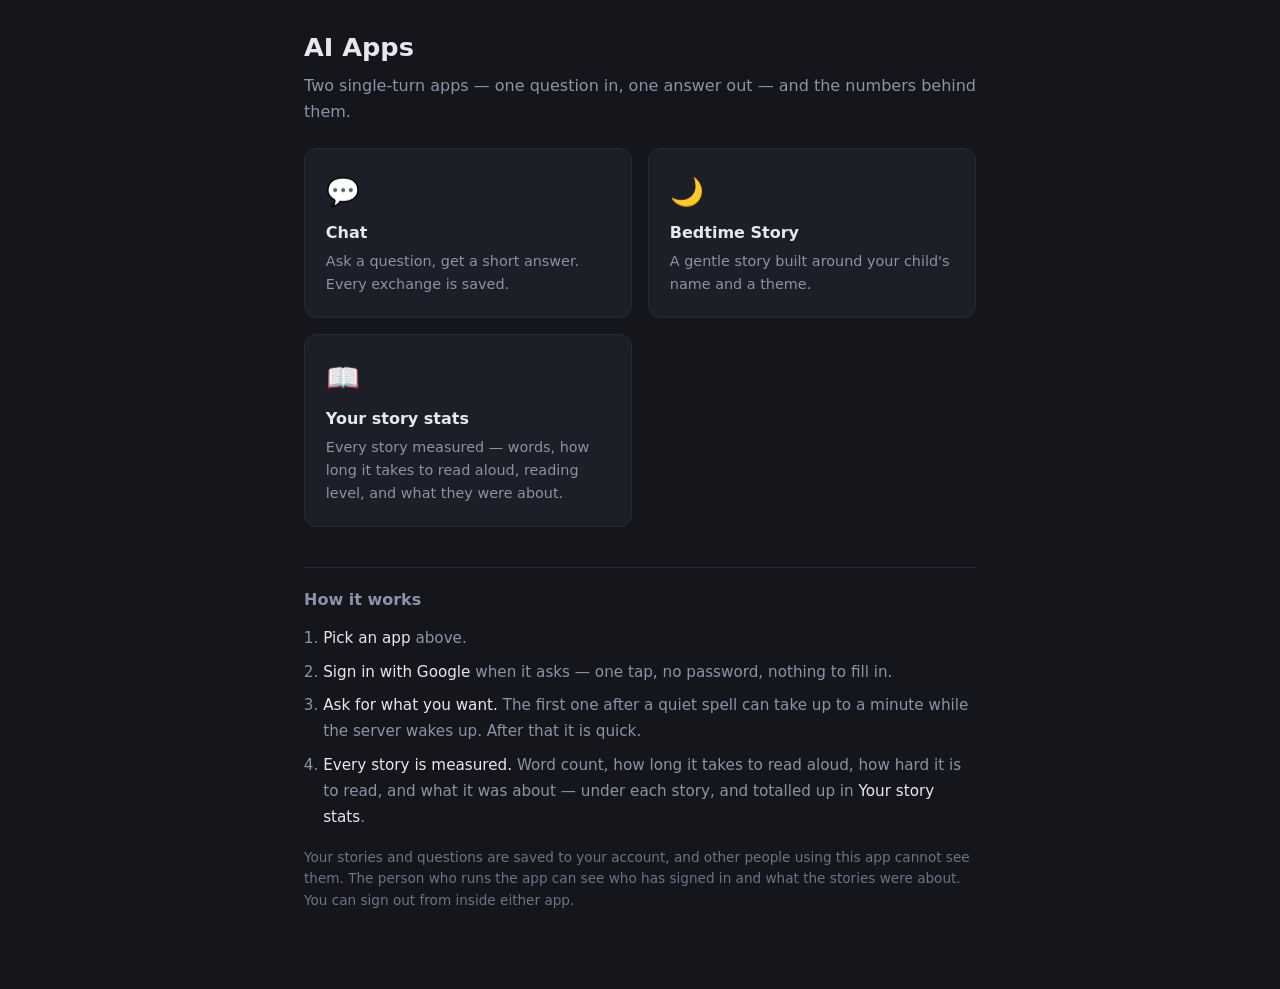
==== commit 77e76c7e: "Say what the app actually does with your stories The hub told every visitor "Everything you make is " ====
--- a/frontend/index.html
+++ b/frontend/index.html
@@ -63,8 +63,16 @@
                 about — under each story, and totalled up in
                 <strong>Your story stats</strong>.</li>
         </ol>
-        <p class="note">Everything you make is saved and shown only to you. You
-            can sign out from inside either app.</p>
+        <!-- This said "shown only to you", which was not true: /admin/usage shows
+             the owner every signed-in person's name and email, the child's name
+             and theme of every story, and the first 80 characters of every
+             question. Other USERS genuinely cannot see each other's work - that
+             is what WHERE user_id = %s guarantees - so the honest claim is the
+             narrower one, and it is still worth making. -->
+        <p class="note">Your stories and questions are saved to your account, and
+            other people using this app cannot see them. The person who runs the
+            app can see who has signed in and what the stories were about. You can
+            sign out from inside either app.</p>
     </section>
 </body>
 </html>
--- a/frontend/style.css
+++ b/frontend/style.css
@@ -571,6 +571,132 @@
 body.bedtime .stat {
     background: #1c2438;
     border-color: #2a3450;
+}
+
+/* --- Charts --------------------------------------------------------------- */
+
+.chart-sub {
+    margin: 0.2rem 0 0.9rem;
+    font-size: 0.85rem;
+    color: #7c88a5;
+}
+
+.chart {
+    margin-top: 0.4rem;
+}
+
+/* Charts wear the system sans, not the page's Georgia. A serif on axis ticks and
+   values reads as decoration and loses legibility at 10px. */
+/* No width:100% / height:auto - the viewBox is built to the container's real
+   pixel width, so scaling it here would reintroduce the multiplied text this was
+   written to avoid. */
+.chart svg {
+    display: block;
+    font-family: system-ui, -apple-system, "Segoe UI", sans-serif;
+}
+
+.chart-axis {
+    display: flex;
+    justify-content: space-between;
+    margin-top: 0.3rem;
+    font-size: 0.8rem;
+    color: #7c88a5;
+}
+
+/* Collapsed by default: it is the accessible equivalent of the chart, not a
+   second thing to read. */
+.table-view {
+    margin-top: 0.8rem;
+}
+
+.table-view summary {
+    display: inline-flex;
+    align-items: center;
+    min-height: var(--tap);
+    font-size: 0.85rem;
+    color: #8f9bb8;
+    cursor: pointer;
+}
+
+.table-view summary:hover {
+    color: #e5c98a;
+}
+
+/* Text never wears the data colour - the gold bar beside it carries identity. */
+.c-val {
+    fill: #e8e3d8;
+    font-size: 10px;
+    font-weight: 600;
+}
+
+.c-ax {
+    fill: #8f9bb8;
+    font-size: 9px;
+    font-variant-numeric: tabular-nums;
+}
+
+/* Horizontal bars: label, track, count. The count sits at the tip so no value
+   is reachable only by hovering. */
+.hbar {
+    display: grid;
+    grid-template-columns: minmax(4.5rem, 7rem) 1fr auto;
+    align-items: center;
+    gap: 0.7rem;
+    padding: 0.3rem 0;
+}
+
+.hbar-k {
+    font-size: 0.9rem;
+    color: #e8e3d8;
+    overflow: hidden;
+    text-overflow: ellipsis;
+    white-space: nowrap;
+}
+
+.hbar-track {
+    display: block;
+    height: 10px;
+    background: #1c2438;
+    border-radius: 5px;
+}
+
+.hbar-fill {
+    display: block;
+    height: 100%;
+    min-width: 4px;
+    background: #e5c98a;
+    border-radius: 5px;
+}
+
+.hbar-n {
+    font-size: 0.9rem;
+    color: #8f9bb8;
+    font-variant-numeric: tabular-nums;
+}
+
+/* Meter: one value against a scale. The unfilled track is a darker step of the
+   same hue, so the state reads across the whole bar rather than only the fill. */
+.meter {
+    display: block;
+    height: 14px;
+    background: #4a4230;
+    border-radius: 7px;
+    overflow: hidden;
+}
+
+.meter-fill {
+    display: block;
+    height: 100%;
+    background: #e5c98a;
+    border-radius: 7px;
+}
+
+.meter-scale {
+    display: flex;
+    justify-content: space-between;
+    margin-top: 0.35rem;
+    font-size: 0.8rem;
+    color: #7c88a5;
 }
 
 /* A label and a count on one row, the count pushed to the end so a column of
